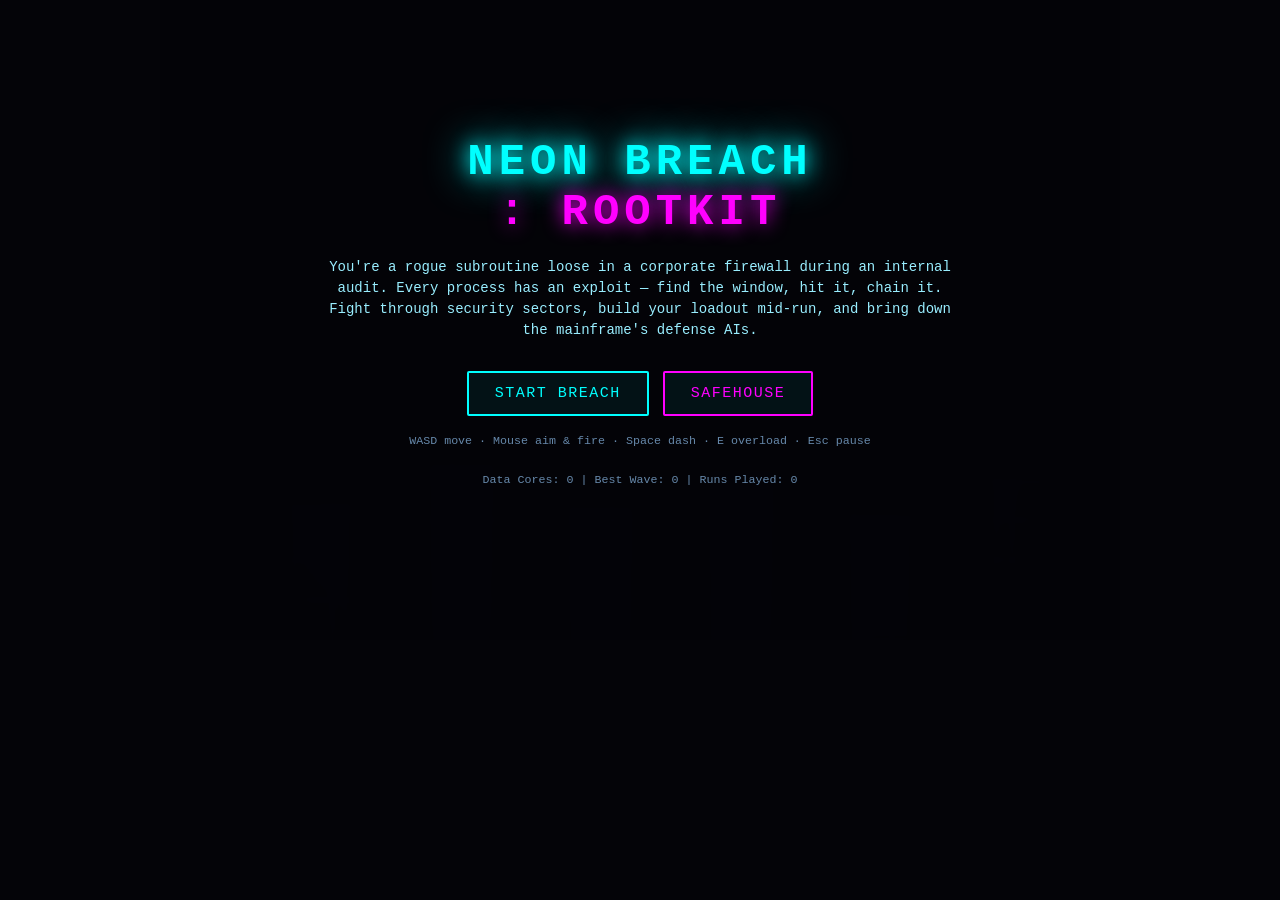
==== index.html @ 8e217339 "Initial commit: Neon Breach: Rootkit Modular ES-module rewrite of a cyberpunk survival roguelite, pl" ====
<!DOCTYPE html>
<html lang="en">
<head>
<meta charset="UTF-8">
<title>Neon Breach: Rootkit</title>
<link rel="stylesheet" href="style.css">
</head>
<body>
<!--
  NEON BREACH: ROOTKIT — how to play
  --------------------------------------
  Move: WASD / Arrow keys      Aim: Mouse      Shoot: Hold Left Click
  Dash: Space (brief invulnerability)      Overload: E (on cooldown)
  Pause: Esc
  You are a rogue subroutine — a Root Daemon — cutting through a
  corporation's firewall sectors during an internal audit sweep. Every
  hostile process has an exploit: a brief window where it's wide open
  to bonus damage. Find it, hit it, chain it. Overload forces a window
  open and turns nearby processes hostile to each other.
  Clear waves of security forces, loot Data Shards, spend them at the
  in-run Black Market between waves, level up for build upgrades, and
  take down 3 distinct mainframe bosses. Shards earned convert to
  permanent Data Cores after each run — spend those in the Safehouse
  on permanent unlocks.
-->
<div id="ui-wrap">
  <canvas id="game" width="960" height="640"></canvas>
  <div id="hud"></div>

  <!-- TITLE -->
  <div id="titleScreen" class="overlay">
    <h1>NEON BREACH<br><span>: ROOTKIT</span></h1>
    <p>You're a rogue subroutine loose in a corporate firewall during an internal
    audit. Every process has an exploit — find the window, hit it, chain it.
    Fight through security sectors, build your loadout mid-run, and bring
    down the mainframe's defense AIs.</p>
    <div class="row">
      <button id="playBtn">Start Breach</button>
      <button id="safehouseBtn" class="mag">Safehouse</button>
    </div>
    <p style="margin-top:14px;"><small>WASD move · Mouse aim &amp; fire · Space dash · E overload · Esc pause</small></p>
    <p style="margin-top:4px;"><small id="metaSummary"></small></p>
  </div>

  <!-- LOADOUT SELECT -->
  <div id="loadoutScreen" class="overlay hidden">
    <h2>SELECT LOADOUT</h2>
    <div class="row" id="loadoutCards"></div>
    <div class="row" style="margin-top:22px;">
      <button id="loadoutBackBtn">Back</button>
      <button id="loadoutConfirmBtn" class="mag">Deploy</button>
    </div>
  </div>

  <!-- SAFEHOUSE (meta progression) -->
  <div id="safehouseScreen" class="overlay hidden">
    <h2>SAFEHOUSE</h2>
    <div class="topline"><span class="cores">◆ DATA CORES: <span id="coreCount">0</span></span></div>
    <div class="row" id="safehouseCards" style="max-width:820px;"></div>
    <div class="row" style="margin-top:20px;">
      <button id="safehouseBackBtn">Back</button>
      <button id="resetSaveBtn" style="border-color:#833;color:#f66;">Reset Save</button>
    </div>
  </div>

  <!-- IN-RUN SHOP -->
  <div id="shopScreen" class="overlay hidden">
    <h2>BLACK MARKET</h2>
    <div class="topline"><span class="cores">◆ SHARDS: <span id="shopShards">0</span></span></div>
    <div class="row" id="shopCards"></div>
    <div class="row" style="margin-top:20px;"><button id="shopContinueBtn" class="mag">Continue Breach</button></div>
  </div>

  <!-- LEVEL UP -->
  <div id="levelUpScreen" class="overlay hidden">
    <h2>SYSTEM UPGRADE — LEVEL <span id="levelNum"></span></h2>
    <div class="row" id="upgradeChoices"></div>
  </div>

  <!-- PAUSE -->
  <div id="pauseScreen" class="overlay hidden">
    <h2>PAUSED</h2>
    <div class="row">
      <button id="resumeBtn">Resume</button>
      <button id="settingsBtn" class="mag">Settings</button>
      <button id="quitBtn" style="border-color:#833;color:#f66;">Abandon Run</button>
    </div>
  </div>

  <!-- SETTINGS -->
  <div id="settingsScreen" class="overlay hidden">
    <h2>SETTINGS</h2>
    <p>SFX Volume<br><input type="range" id="volSlider" min="0" max="100" value="60"></p>
    <p><label><input type="checkbox" id="shakeToggle" checked> Screen Shake</label></p>
    <p><label><input type="checkbox" id="flashToggle" checked> Damage Flash</label></p>
    <div class="row"><button id="settingsBackBtn">Back</button></div>
  </div>

  <!-- GAME OVER -->
  <div id="gameOverScreen" class="overlay hidden">
    <h1 style="color:var(--red);text-shadow:0 0 20px var(--red);font-size:38px;">SYSTEM BREACH FAILED</h1>
    <p id="finalStats"></p>
    <div class="row">
      <button id="restartBtn" class="mag">Retry</button>
      <button id="toTitleBtn">Title Screen</button>
    </div>
  </div>

  <!-- WIN -->
  <div id="winScreen" class="overlay hidden">
    <h1 style="color:var(--green);text-shadow:0 0 20px var(--green);font-size:36px;">ROOT ACCESS ACHIEVED</h1>
    <p id="winStats"></p>
    <div class="row">
      <button id="restartBtn2" class="mag">Play Again</button>
      <button id="toTitleBtn2">Title Screen</button>
    </div>
  </div>
</div>

<script type="module" src="src/main.js"></script>
</body>
</html>
---- style.css ----
:root{
  --cyan:#0ff; --mag:#f0f; --yellow:#ff0; --red:#f33; --green:#3f3; --purple:#a0f; --orange:#f90;
}
html,body{margin:0;padding:0;background:#040408;overflow:hidden;font-family:'Courier New',monospace;color:var(--cyan);}
canvas{display:block;margin:0 auto;background:#040408;cursor:crosshair;}
#ui-wrap{position:relative;width:960px;margin:0 auto;}
.overlay{
  position:absolute;top:0;left:0;width:960px;height:640px;
  display:flex;flex-direction:column;align-items:center;justify-content:center;
  text-align:center;background:rgba(4,4,8,0.92);
  backdrop-filter:blur(2px);
}
.hidden{display:none !important;}
h1{font-size:44px;color:var(--cyan);text-shadow:0 0 20px var(--cyan),0 0 44px var(--cyan);letter-spacing:5px;margin:0 0 6px;}
h1 span{color:var(--mag);text-shadow:0 0 20px var(--mag);}
h2{color:var(--mag);text-shadow:0 0 12px var(--mag);letter-spacing:2px;margin:4px 0 14px;}
p{color:#9ef;max-width:640px;line-height:1.5;font-size:14px;}
small{color:#68a;}
button{
  padding:12px 26px;font-size:15px;font-family:inherit;
  background:rgba(0,255,255,0.06);border:2px solid var(--cyan);color:var(--cyan);cursor:pointer;
  letter-spacing:1.5px;text-transform:uppercase;transition:all .12s;border-radius:2px;
}
button:hover:not(:disabled){background:var(--cyan);color:#040408;box-shadow:0 0 18px var(--cyan);transform:translateY(-1px);}
button:disabled{opacity:.35;cursor:not-allowed;}
button.mag{border-color:var(--mag);color:var(--mag);}
button.mag:hover:not(:disabled){background:var(--mag);color:#040408;box-shadow:0 0 18px var(--mag);}
.row{display:flex;gap:14px;flex-wrap:wrap;justify-content:center;margin-top:16px;}
.card{
  border:2px solid var(--mag);padding:14px;width:170px;cursor:pointer;
  background:rgba(255,0,255,0.04);transition:all .12s;border-radius:4px;position:relative;
}
.card:hover{background:rgba(255,0,255,0.18);box-shadow:0 0 18px var(--mag);transform:translateY(-2px);}
.card.locked{cursor:not-allowed;opacity:.4;border-color:#555;}
.card.locked:hover{transform:none;box-shadow:none;background:rgba(255,0,255,0.04);}
.card.owned{border-color:var(--green);}
.card h3{color:var(--cyan);margin:0 0 6px;font-size:14px;}
.card p{font-size:11px;margin:0;color:#aef;max-width:none;}
.card .cost{color:var(--yellow);font-size:12px;margin-top:6px;display:block;}
.topline{display:flex;gap:26px;align-items:center;margin-bottom:6px;}
.cores{color:var(--yellow);font-size:14px;}
.tabbtn{background:none;border:none;color:#579;font-size:12px;letter-spacing:1px;padding:6px 14px;border-bottom:2px solid transparent;cursor:pointer;}
.tabbtn.active{color:var(--cyan);border-bottom-color:var(--cyan);}
#hud{position:absolute;top:0;left:0;width:960px;height:640px;pointer-events:none;}
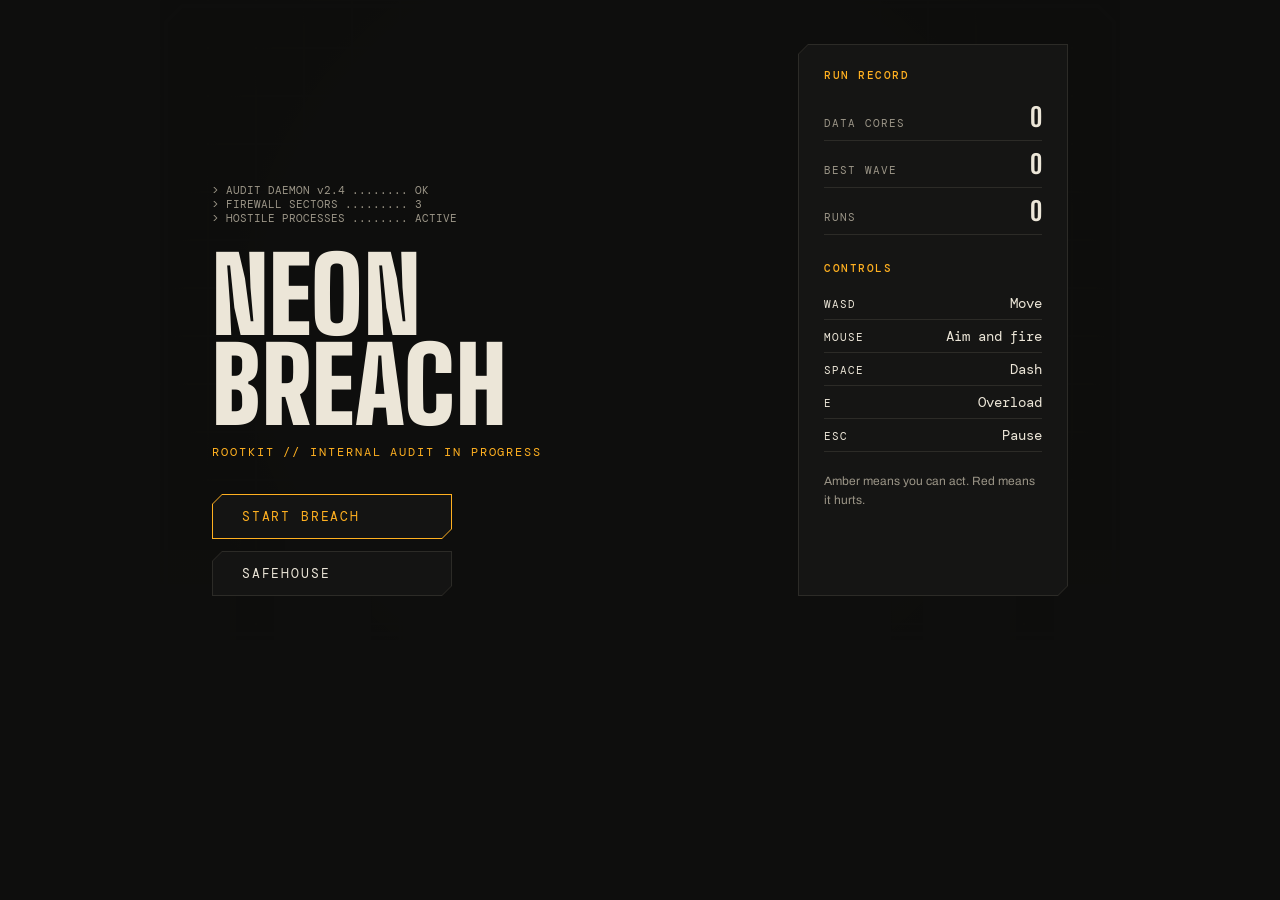
==== commit 97fbfe37: "Terminal Brutalism pass: palette, type, chamfered UI, ring HUD, redrawn enemies, boss rendering Adds" ====
--- a/index.html
+++ b/index.html
@@ -3,116 +3,130 @@
 <head>
 <meta charset="UTF-8">
 <title>Neon Breach: Rootkit</title>
+<link rel="preconnect" href="https://fonts.googleapis.com">
+<link rel="preconnect" href="https://fonts.gstatic.com" crossorigin>
+<link href="https://fonts.googleapis.com/css2?family=Big+Shoulders+Display:wght@600;800;900&family=Archivo:wght@400;500;600&family=DM+Mono:wght@400;500&display=swap" rel="stylesheet">
 <link rel="stylesheet" href="style.css">
 </head>
 <body>
 <!--
-  NEON BREACH: ROOTKIT — how to play
-  --------------------------------------
-  Move: WASD / Arrow keys      Aim: Mouse      Shoot: Hold Left Click
-  Dash: Space (brief invulnerability)      Overload: E (on cooldown)
-  Pause: Esc
-  You are a rogue subroutine — a Root Daemon — cutting through a
-  corporation's firewall sectors during an internal audit sweep. Every
-  hostile process has an exploit: a brief window where it's wide open
-  to bonus damage. Find it, hit it, chain it. Overload forces a window
-  open and turns nearby processes hostile to each other.
-  Clear waves of security forces, loot Data Shards, spend them at the
-  in-run Black Market between waves, level up for build upgrades, and
-  take down 3 distinct mainframe bosses. Shards earned convert to
-  permanent Data Cores after each run — spend those in the Safehouse
-  on permanent unlocks.
+  NEON BREACH: ROOTKIT
+  Move: WASD / Arrows   Aim: Mouse   Shoot: Hold Left Click
+  Dash: Space           Overload: E  Pause: Esc
+  You are a rogue subroutine inside a corporate firewall during an internal audit.
+  Every hostile process has an exploit: a brief window where it is wide open to
+  bonus damage. Find it, hit it, chain it. Overload forces a window open.
 -->
 <div id="ui-wrap">
   <canvas id="game" width="960" height="640"></canvas>
   <div id="hud"></div>
 
-  <!-- TITLE -->
-  <div id="titleScreen" class="overlay">
-    <h1>NEON BREACH<br><span>: ROOTKIT</span></h1>
-    <p>You're a rogue subroutine loose in a corporate firewall during an internal
-    audit. Every process has an exploit — find the window, hit it, chain it.
-    Fight through security sectors, build your loadout mid-run, and bring
-    down the mainframe's defense AIs.</p>
-    <div class="row">
-      <button id="playBtn">Start Breach</button>
-      <button id="safehouseBtn" class="mag">Safehouse</button>
+  <!-- TITLE: left column acts, right column informs -->
+  <div id="titleScreen" class="overlay title">
+    <div class="col-main">
+      <div class="boot">
+        <span>&gt; AUDIT DAEMON v2.4 ........ OK</span>
+        <span>&gt; FIREWALL SECTORS ......... 3</span>
+        <span>&gt; HOSTILE PROCESSES ........ ACTIVE</span>
+      </div>
+      <h1>Neon<br>Breach</h1>
+      <div class="kicker">Rootkit // Internal audit in progress</div>
+      <div class="menu">
+        <button id="playBtn" class="cut primary">Start breach</button>
+        <button id="safehouseBtn" class="cut">Safehouse</button>
+      </div>
     </div>
-    <p style="margin-top:14px;"><small>WASD move · Mouse aim &amp; fire · Space dash · E overload · Esc pause</small></p>
-    <p style="margin-top:4px;"><small id="metaSummary"></small></p>
+    <aside class="col-side cut panel">
+      <h3>Run record</h3>
+      <dl class="stats">
+        <div><dt>Data cores</dt><dd id="statCores">0</dd></div>
+        <div><dt>Best wave</dt><dd id="statBest">0</dd></div>
+        <div><dt>Runs</dt><dd id="statRuns">0</dd></div>
+      </dl>
+      <h3>Controls</h3>
+      <dl class="keys">
+        <div><dt>WASD</dt><dd>Move</dd></div>
+        <div><dt>Mouse</dt><dd>Aim and fire</dd></div>
+        <div><dt>Space</dt><dd>Dash</dd></div>
+        <div><dt class="amber">E</dt><dd>Overload</dd></div>
+        <div><dt>Esc</dt><dd>Pause</dd></div>
+      </dl>
+      <p class="note">Amber means you can act. Red means it hurts.</p>
+      <p class="warn" id="metaSummary"></p>
+    </aside>
   </div>
 
-  <!-- LOADOUT SELECT -->
+  <!-- LOADOUT -->
   <div id="loadoutScreen" class="overlay hidden">
-    <h2>SELECT LOADOUT</h2>
+    <header><span class="label">Step 01</span><h2>Loadout bay</h2></header>
     <div class="row" id="loadoutCards"></div>
-    <div class="row" style="margin-top:22px;">
-      <button id="loadoutBackBtn">Back</button>
-      <button id="loadoutConfirmBtn" class="mag">Deploy</button>
+    <div class="row actions">
+      <button id="loadoutBackBtn" class="cut">Back</button>
+      <button id="loadoutConfirmBtn" class="cut primary">Deploy</button>
     </div>
   </div>
 
-  <!-- SAFEHOUSE (meta progression) -->
+  <!-- SAFEHOUSE -->
   <div id="safehouseScreen" class="overlay hidden">
-    <h2>SAFEHOUSE</h2>
-    <div class="topline"><span class="cores">◆ DATA CORES: <span id="coreCount">0</span></span></div>
-    <div class="row" id="safehouseCards" style="max-width:820px;"></div>
-    <div class="row" style="margin-top:20px;">
-      <button id="safehouseBackBtn">Back</button>
-      <button id="resetSaveBtn" style="border-color:#833;color:#f66;">Reset Save</button>
+    <header><span class="label">Permanent unlocks</span><h2>Safehouse</h2><span class="bal">◆ <span id="coreCount">0</span> cores</span></header>
+    <div class="ledger" id="safehouseCards"></div>
+    <div class="row actions">
+      <button id="safehouseBackBtn" class="cut">Back</button>
+      <button id="resetSaveBtn" class="cut danger">Reset save</button>
     </div>
   </div>
 
-  <!-- IN-RUN SHOP -->
+  <!-- SHOP -->
   <div id="shopScreen" class="overlay hidden">
-    <h2>BLACK MARKET</h2>
-    <div class="topline"><span class="cores">◆ SHARDS: <span id="shopShards">0</span></span></div>
-    <div class="row" id="shopCards"></div>
-    <div class="row" style="margin-top:20px;"><button id="shopContinueBtn" class="mag">Continue Breach</button></div>
+    <header><span class="label">Between waves</span><h2>Black market</h2><span class="bal">◆ <span id="shopShards">0</span> shards</span></header>
+    <div class="ledger" id="shopCards"></div>
+    <div class="row actions"><button id="shopContinueBtn" class="cut primary">Continue breach</button></div>
   </div>
 
   <!-- LEVEL UP -->
   <div id="levelUpScreen" class="overlay hidden">
-    <h2>SYSTEM UPGRADE — LEVEL <span id="levelNum"></span></h2>
+    <header><span class="label">Install one module</span><h2>System upgrade / level <span id="levelNum"></span></h2></header>
     <div class="row" id="upgradeChoices"></div>
   </div>
 
   <!-- PAUSE -->
   <div id="pauseScreen" class="overlay hidden">
-    <h2>PAUSED</h2>
-    <div class="row">
-      <button id="resumeBtn">Resume</button>
-      <button id="settingsBtn" class="mag">Settings</button>
-      <button id="quitBtn" style="border-color:#833;color:#f66;">Abandon Run</button>
+    <header><span class="label">Process suspended</span><h2>Paused</h2></header>
+    <div class="row actions">
+      <button id="resumeBtn" class="cut primary">Resume</button>
+      <button id="settingsBtn" class="cut">Settings</button>
+      <button id="quitBtn" class="cut danger">Abandon run</button>
     </div>
   </div>
 
   <!-- SETTINGS -->
   <div id="settingsScreen" class="overlay hidden">
-    <h2>SETTINGS</h2>
-    <p>SFX Volume<br><input type="range" id="volSlider" min="0" max="100" value="60"></p>
-    <p><label><input type="checkbox" id="shakeToggle" checked> Screen Shake</label></p>
-    <p><label><input type="checkbox" id="flashToggle" checked> Damage Flash</label></p>
-    <div class="row"><button id="settingsBackBtn">Back</button></div>
+    <header><span class="label">Configuration</span><h2>Settings</h2></header>
+    <div class="settings">
+      <label>SFX volume <input type="range" id="volSlider" min="0" max="100" value="60"></label>
+      <label class="check"><input type="checkbox" id="shakeToggle" checked> Screen shake</label>
+      <label class="check"><input type="checkbox" id="flashToggle" checked> Damage flash</label>
+    </div>
+    <div class="row actions"><button id="settingsBackBtn" class="cut">Back</button></div>
   </div>
 
-  <!-- GAME OVER -->
+  <!-- GAME OVER: post-mortem -->
   <div id="gameOverScreen" class="overlay hidden">
-    <h1 style="color:var(--red);text-shadow:0 0 20px var(--red);font-size:38px;">SYSTEM BREACH FAILED</h1>
-    <p id="finalStats"></p>
-    <div class="row">
-      <button id="restartBtn" class="mag">Retry</button>
-      <button id="toTitleBtn">Title Screen</button>
+    <header><span class="label red">Process terminated</span><h2>Post-mortem</h2></header>
+    <div id="finalStats" class="report"></div>
+    <div class="row actions">
+      <button id="restartBtn" class="cut primary">Retry</button>
+      <button id="toTitleBtn" class="cut">Title</button>
     </div>
   </div>
 
   <!-- WIN -->
   <div id="winScreen" class="overlay hidden">
-    <h1 style="color:var(--green);text-shadow:0 0 20px var(--green);font-size:36px;">ROOT ACCESS ACHIEVED</h1>
-    <p id="winStats"></p>
-    <div class="row">
-      <button id="restartBtn2" class="mag">Play Again</button>
-      <button id="toTitleBtn2">Title Screen</button>
+    <header><span class="label">Audit complete</span><h2>Root access achieved</h2></header>
+    <div id="winStats" class="report"></div>
+    <div class="row actions">
+      <button id="restartBtn2" class="cut primary">Play again</button>
+      <button id="toTitleBtn2" class="cut">Title</button>
     </div>
   </div>
 </div>
--- a/style.css
+++ b/style.css
@@ -1,44 +1,127 @@
+/* Terminal Brutalism. Four neutrals, two signals: amber = you can act, red = this hurts.
+   Hard edges and 45-degree chamfers only. One easing curve for all motion. */
 :root{
-  --cyan:#0ff; --mag:#f0f; --yellow:#ff0; --red:#f33; --green:#3f3; --purple:#a0f; --orange:#f90;
+  --void:#0e0e0d; --floor:#141413; --concrete:#2c2b27; --ash:#9b9587; --bone:#ece6d8;
+  --amber:#ffb020; --amber-dim:#3a2a08; --red:#ff2d4d;
+  --ease:cubic-bezier(.2,.9,.25,1); --c:10px;
+  --display:'Big Shoulders Display','Arial Narrow',Impact,sans-serif;
+  --sans:'Archivo',system-ui,sans-serif;
+  --mono:'DM Mono',ui-monospace,Menlo,Consolas,monospace;
 }
-html,body{margin:0;padding:0;background:#040408;overflow:hidden;font-family:'Courier New',monospace;color:var(--cyan);}
-canvas{display:block;margin:0 auto;background:#040408;cursor:crosshair;}
+html,body{margin:0;padding:0;background:var(--void);overflow:hidden;font-family:var(--sans);color:var(--bone);}
+canvas{display:block;margin:0 auto;background:var(--void);cursor:crosshair;}
 #ui-wrap{position:relative;width:960px;margin:0 auto;}
+#ui-wrap.paused canvas{filter:grayscale(1) brightness(.6);transition:filter .18s var(--ease);}
+#hud{position:absolute;top:0;left:0;width:960px;height:640px;pointer-events:none;}
+.hidden{display:none !important;}
+
 .overlay{
-  position:absolute;top:0;left:0;width:960px;height:640px;
-  display:flex;flex-direction:column;align-items:center;justify-content:center;
-  text-align:center;background:rgba(4,4,8,0.92);
-  backdrop-filter:blur(2px);
+  position:absolute;top:0;left:0;width:960px;height:640px;box-sizing:border-box;
+  display:flex;flex-direction:column;align-items:flex-start;justify-content:flex-start;
+  padding:44px 52px;background:rgba(14,14,13,.96);animation:in .18s var(--ease);
 }
-.hidden{display:none !important;}
-h1{font-size:44px;color:var(--cyan);text-shadow:0 0 20px var(--cyan),0 0 44px var(--cyan);letter-spacing:5px;margin:0 0 6px;}
-h1 span{color:var(--mag);text-shadow:0 0 20px var(--mag);}
-h2{color:var(--mag);text-shadow:0 0 12px var(--mag);letter-spacing:2px;margin:4px 0 14px;}
-p{color:#9ef;max-width:640px;line-height:1.5;font-size:14px;}
-small{color:#68a;}
+#pauseScreen{background:transparent;}
+@keyframes in{from{opacity:0;transform:translateX(-10px)}to{opacity:1;transform:none}}
+
+/* machined chamfered surface: outer = edge color, ::before = fill */
+.cut,.card{
+  --edge:var(--concrete); --fill:var(--floor);
+  position:relative;isolation:isolate;background:var(--edge);
+  clip-path:polygon(var(--c) 0,100% 0,100% calc(100% - var(--c)),calc(100% - var(--c)) 100%,0 100%,0 var(--c));
+}
+.cut::before,.card::before{
+  content:"";position:absolute;inset:1px;z-index:-1;background:var(--fill);
+  clip-path:polygon(calc(var(--c) - 1px) 0,100% 0,100% calc(100% - var(--c) + 1px),calc(100% - var(--c) + 1px) 100%,0 100%,0 calc(var(--c) - 1px));
+}
+
+header{display:flex;align-items:baseline;gap:18px;width:100%;box-sizing:border-box;border-bottom:3px solid var(--amber);padding-bottom:10px;margin-bottom:24px;}
+h1{font-family:var(--display);font-weight:900;font-size:104px;line-height:.86;letter-spacing:.005em;text-transform:uppercase;margin:0 0 14px;color:var(--bone);}
+h2{font-family:var(--display);font-weight:800;font-size:46px;line-height:1;text-transform:uppercase;margin:0;color:var(--bone);}
+h3{font-family:var(--mono);font-weight:500;font-size:11px;letter-spacing:.14em;text-transform:uppercase;color:var(--amber);margin:0 0 12px;}
+p{font-size:14px;line-height:1.55;color:var(--ash);max-width:520px;margin:0;}
+.label{font-family:var(--mono);font-size:11px;letter-spacing:.14em;text-transform:uppercase;color:var(--ash);}
+.label.red{color:var(--red);}
+.bal{margin-left:auto;font-family:var(--mono);font-size:15px;color:var(--amber);font-variant-numeric:tabular-nums;}
+.kicker{font-family:var(--mono);font-size:12px;letter-spacing:.16em;text-transform:uppercase;color:var(--amber);margin-bottom:34px;}
+.amber{color:var(--amber);}
+
 button{
-  padding:12px 26px;font-size:15px;font-family:inherit;
-  background:rgba(0,255,255,0.06);border:2px solid var(--cyan);color:var(--cyan);cursor:pointer;
-  letter-spacing:1.5px;text-transform:uppercase;transition:all .12s;border-radius:2px;
+  --edge:var(--concrete); --fill:var(--floor);
+  font-family:var(--mono);font-size:13px;letter-spacing:.14em;text-transform:uppercase;color:var(--bone);
+  padding:14px 30px;border:0;cursor:pointer;transition:color .14s var(--ease);
 }
-button:hover:not(:disabled){background:var(--cyan);color:#040408;box-shadow:0 0 18px var(--cyan);transform:translateY(-1px);}
-button:disabled{opacity:.35;cursor:not-allowed;}
-button.mag{border-color:var(--mag);color:var(--mag);}
-button.mag:hover:not(:disabled){background:var(--mag);color:#040408;box-shadow:0 0 18px var(--mag);}
-.row{display:flex;gap:14px;flex-wrap:wrap;justify-content:center;margin-top:16px;}
-.card{
-  border:2px solid var(--mag);padding:14px;width:170px;cursor:pointer;
-  background:rgba(255,0,255,0.04);transition:all .12s;border-radius:4px;position:relative;
-}
-.card:hover{background:rgba(255,0,255,0.18);box-shadow:0 0 18px var(--mag);transform:translateY(-2px);}
-.card.locked{cursor:not-allowed;opacity:.4;border-color:#555;}
-.card.locked:hover{transform:none;box-shadow:none;background:rgba(255,0,255,0.04);}
-.card.owned{border-color:var(--green);}
-.card h3{color:var(--cyan);margin:0 0 6px;font-size:14px;}
-.card p{font-size:11px;margin:0;color:#aef;max-width:none;}
-.card .cost{color:var(--yellow);font-size:12px;margin-top:6px;display:block;}
-.topline{display:flex;gap:26px;align-items:center;margin-bottom:6px;}
-.cores{color:var(--yellow);font-size:14px;}
-.tabbtn{background:none;border:none;color:#579;font-size:12px;letter-spacing:1px;padding:6px 14px;border-bottom:2px solid transparent;cursor:pointer;}
-.tabbtn.active{color:var(--cyan);border-bottom-color:var(--cyan);}
-#hud{position:absolute;top:0;left:0;width:960px;height:640px;pointer-events:none;}
+button:hover{--edge:var(--amber);--fill:var(--amber-dim);color:var(--amber);}
+button.primary{--edge:var(--amber);color:var(--amber);}
+button.primary:hover{--fill:var(--amber);color:var(--void);}
+button.danger{color:var(--red);}
+button.danger:hover{--edge:var(--red);--fill:#3a0e16;color:var(--red);}
+button:focus-visible,.card:focus-visible{outline:2px solid var(--amber);outline-offset:3px;}
+.row{display:flex;gap:14px;flex-wrap:wrap;margin-top:6px;}
+.row.actions{margin-top:auto;padding-top:20px;}
+.menu{display:flex;flex-direction:column;gap:12px;align-items:flex-start;}
+.menu button{min-width:240px;text-align:left;}
+
+/* title: left acts, right informs */
+.overlay.title{flex-direction:row;justify-content:space-between;align-items:stretch;gap:40px;}
+.col-main{display:flex;flex-direction:column;justify-content:flex-end;}
+.boot{font-family:var(--mono);font-size:11px;color:var(--ash);margin-bottom:26px;}
+.boot span{display:block;opacity:0;animation:boot .01s steps(1) forwards;}
+.boot span:nth-child(1){animation-delay:.1s}.boot span:nth-child(2){animation-delay:.35s}.boot span:nth-child(3){animation-delay:.6s}
+@keyframes boot{to{opacity:1}}
+.col-side{--fill:rgba(20,20,19,.92);width:270px;box-sizing:border-box;padding:24px 26px;align-self:stretch;}
+.stats div,.keys div{display:flex;justify-content:space-between;align-items:baseline;padding:7px 0;border-bottom:1px solid var(--concrete);}
+.stats,.keys{margin:0 0 26px;}
+dt{font-family:var(--mono);font-size:11px;letter-spacing:.1em;text-transform:uppercase;color:var(--ash);}
+dd{margin:0;font-family:var(--mono);font-size:14px;color:var(--bone);font-variant-numeric:tabular-nums;}
+.stats dd{font-family:var(--display);font-weight:800;font-size:26px;}
+.keys dt{color:var(--bone);}
+.note{font-size:12px;color:var(--ash);margin-top:-6px;}
+.warn{font-family:var(--mono);font-size:10.5px;color:var(--red);margin-top:10px;}
+
+/* cards: loadout bay and upgrade modules */
+.card{width:262px;box-sizing:border-box;padding:18px 20px 16px;cursor:pointer;transition:background .14s var(--ease);}
+.card:hover{--edge:var(--amber);--fill:var(--amber-dim);}
+.card.sel{--edge:var(--amber);}
+.card.locked,.card.poor{cursor:not-allowed;}
+.card.locked{opacity:.45;}
+.card.locked:hover,.card.poor:hover{--edge:var(--concrete);--fill:var(--floor);}
+.card h3{font-family:var(--display);font-weight:800;font-size:24px;letter-spacing:.02em;color:var(--bone);margin:0 0 6px;text-transform:uppercase;}
+.card p{font-size:12.5px;max-width:none;}
+.tag{display:inline-block;font-family:var(--mono);font-size:10px;letter-spacing:.14em;text-transform:uppercase;color:var(--ash);margin-bottom:8px;}
+.tag.exploit{color:var(--amber);}
+.stat{font-family:var(--mono);font-size:10.5px;letter-spacing:.08em;color:var(--ash);text-transform:uppercase;display:flex;justify-content:space-between;margin-top:10px;}
+.stat b{font-weight:500;color:var(--bone);font-variant-numeric:tabular-nums;}
+.bar{height:4px;background:var(--concrete);margin-top:4px;}
+.bar i{display:block;height:100%;background:var(--bone);}
+.favors{font-family:var(--mono);font-size:10.5px;color:var(--amber);margin-top:12px;line-height:1.4;}
+.cost{font-family:var(--mono);font-size:12px;color:var(--amber);display:block;margin-top:10px;}
+
+/* ledger: shop and safehouse. Unaffordable lines are struck back to ash, never hidden. */
+.ledger{width:100%;box-sizing:border-box;border-top:1px solid var(--concrete);max-height:380px;overflow-y:auto;}
+.line{display:grid;grid-template-columns:240px 1fr 96px;gap:18px;align-items:baseline;padding:12px 6px;border-bottom:1px solid var(--concrete);cursor:pointer;transition:background .14s var(--ease);}
+.line:hover{background:var(--floor);}
+.line .nm{font-family:var(--display);font-weight:800;font-size:21px;text-transform:uppercase;letter-spacing:.02em;color:var(--bone);}
+.line .ds{font-size:13px;color:var(--ash);}
+.line .px{font-family:var(--mono);font-size:14px;color:var(--amber);text-align:right;font-variant-numeric:tabular-nums;}
+.line:hover .nm{color:var(--amber);}
+.line.poor,.line.locked{cursor:not-allowed;}
+.line.poor .nm,.line.poor .px,.line.locked .nm{color:var(--ash);}
+.line.poor .px{text-decoration:line-through;}
+.line.poor:hover .nm,.line.locked:hover .nm{color:var(--ash);}
+.line.owned .px{color:var(--bone);}
+
+/* post-mortem */
+.report{width:100%;max-width:580px;}
+.rl{display:grid;grid-template-columns:1fr auto auto;gap:16px;align-items:baseline;padding:10px 0;border-bottom:1px solid var(--concrete);}
+.rl span{font-family:var(--mono);font-size:11.5px;letter-spacing:.1em;text-transform:uppercase;color:var(--ash);}
+.rl b{font-family:var(--display);font-weight:800;font-size:30px;color:var(--bone);font-variant-numeric:tabular-nums;}
+.rl i{font-style:normal;font-family:var(--mono);font-size:11.5px;color:var(--amber);min-width:70px;text-align:right;}
+.tip{margin-top:20px;border-left:3px solid var(--amber);padding-left:14px;color:var(--bone);font-size:14px;line-height:1.5;max-width:520px;}
+.hint{font-family:var(--mono);font-size:11px;color:var(--ash);margin-top:12px;letter-spacing:.08em;}
+
+.settings{display:flex;flex-direction:column;gap:18px;font-family:var(--mono);font-size:13px;letter-spacing:.08em;text-transform:uppercase;color:var(--bone);}
+.settings label{display:flex;align-items:center;gap:16px;}
+.settings input[type=range]{accent-color:var(--amber);width:220px;}
+.settings input[type=checkbox]{accent-color:var(--amber);width:18px;height:18px;}
+
+@media (prefers-reduced-motion:reduce){.overlay,.boot span{animation:none;opacity:1}*{transition:none !important}}
